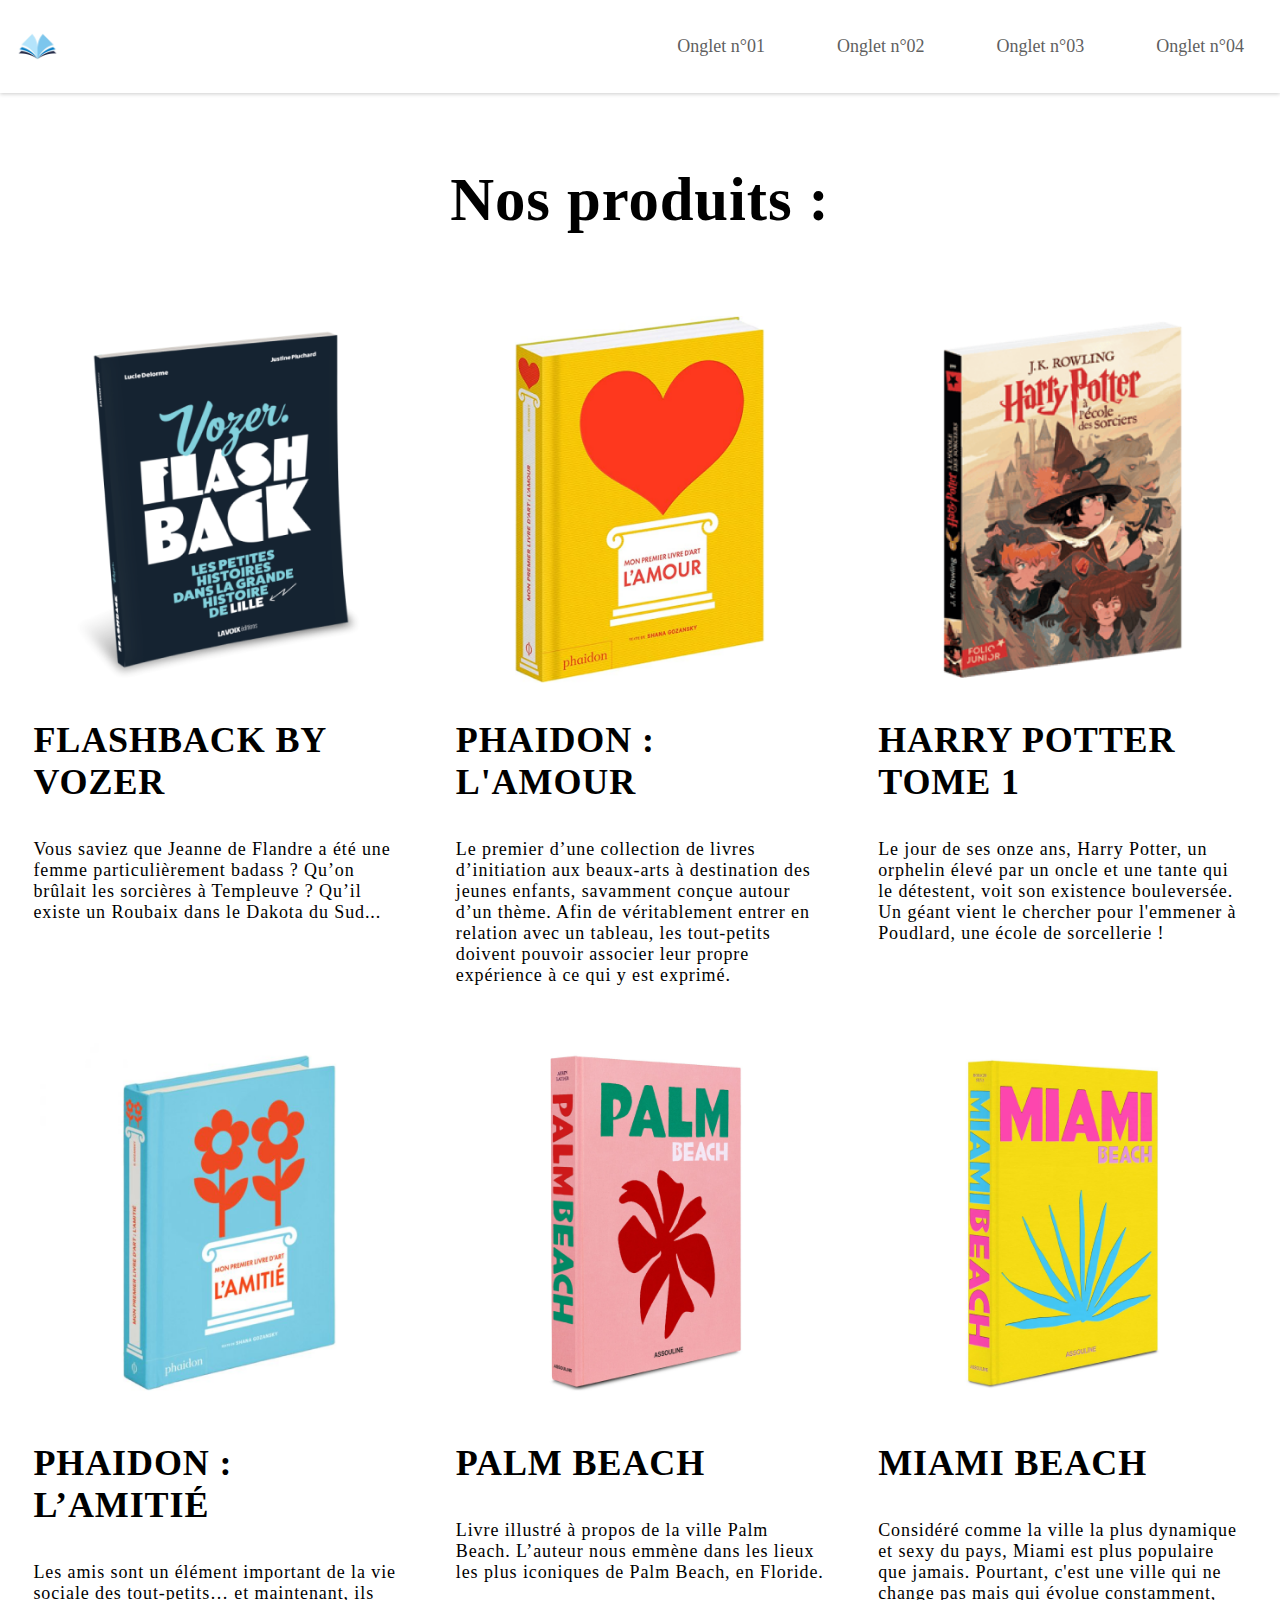
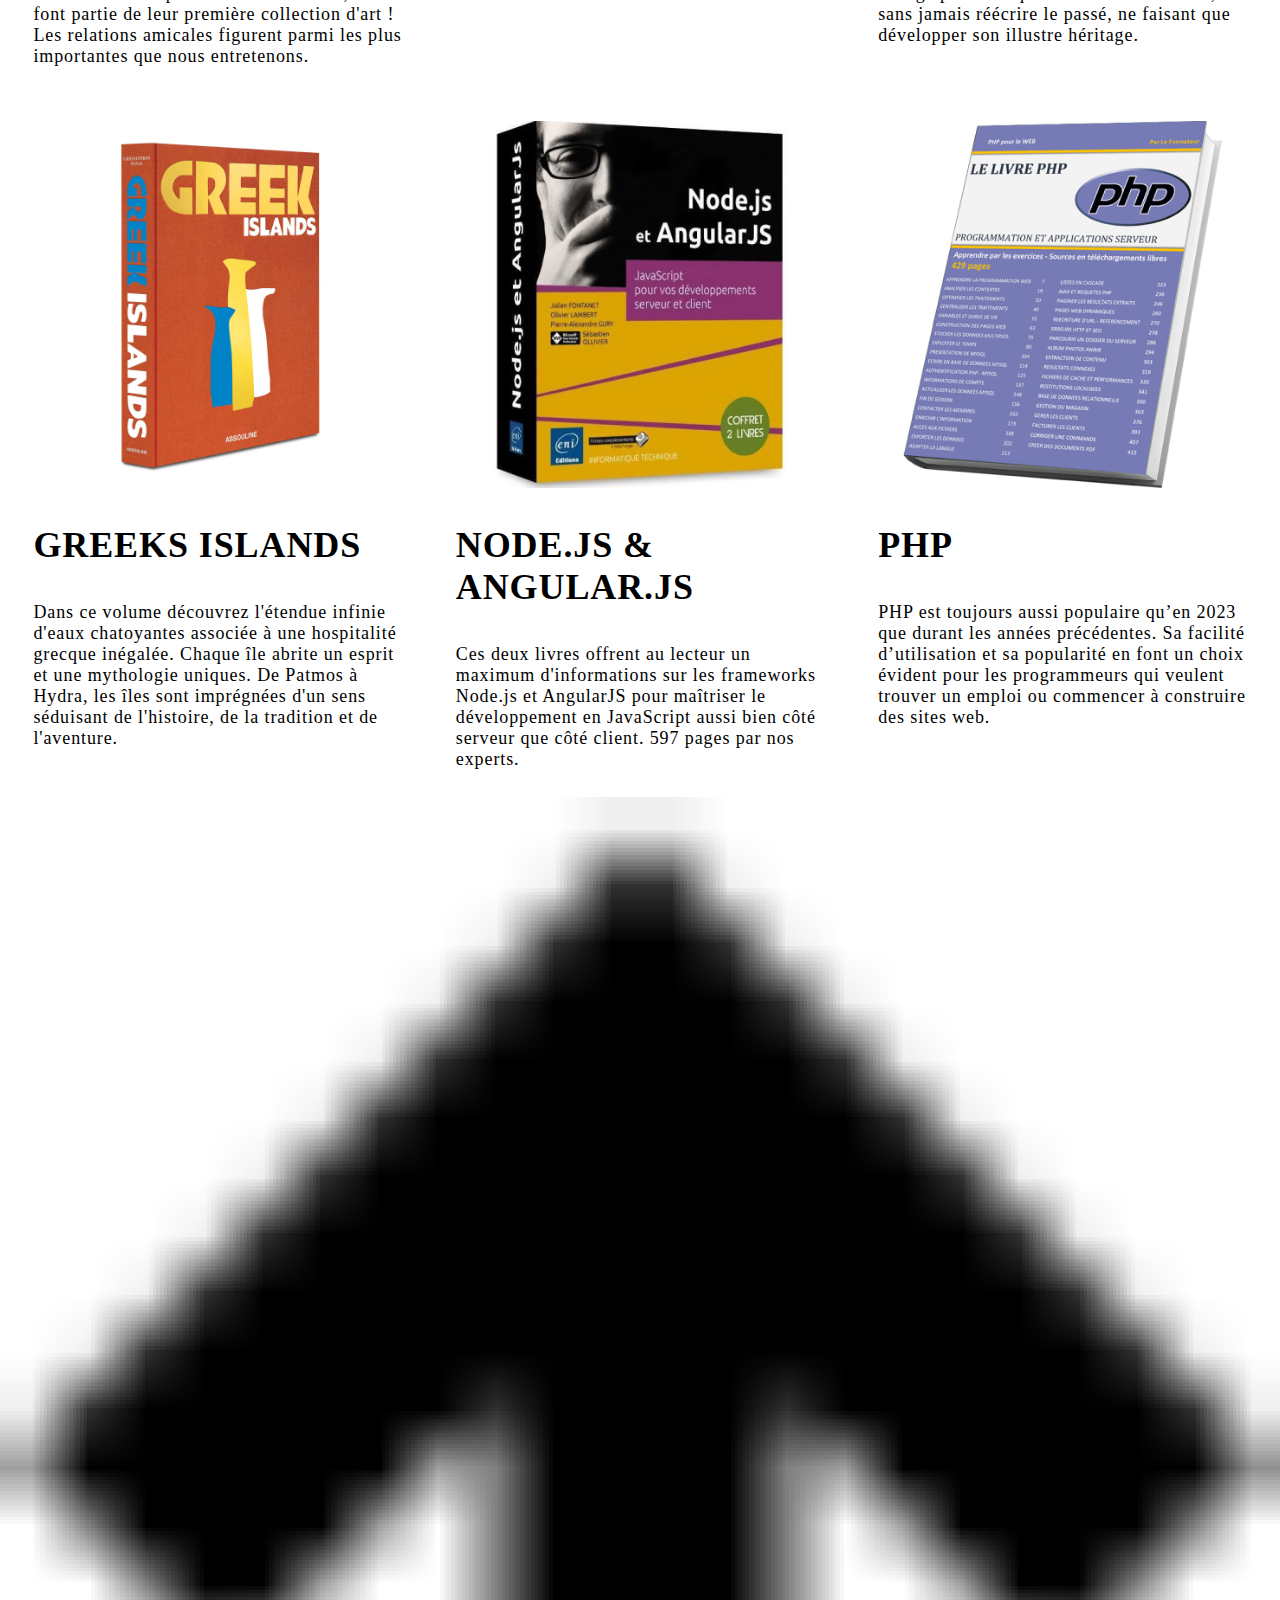
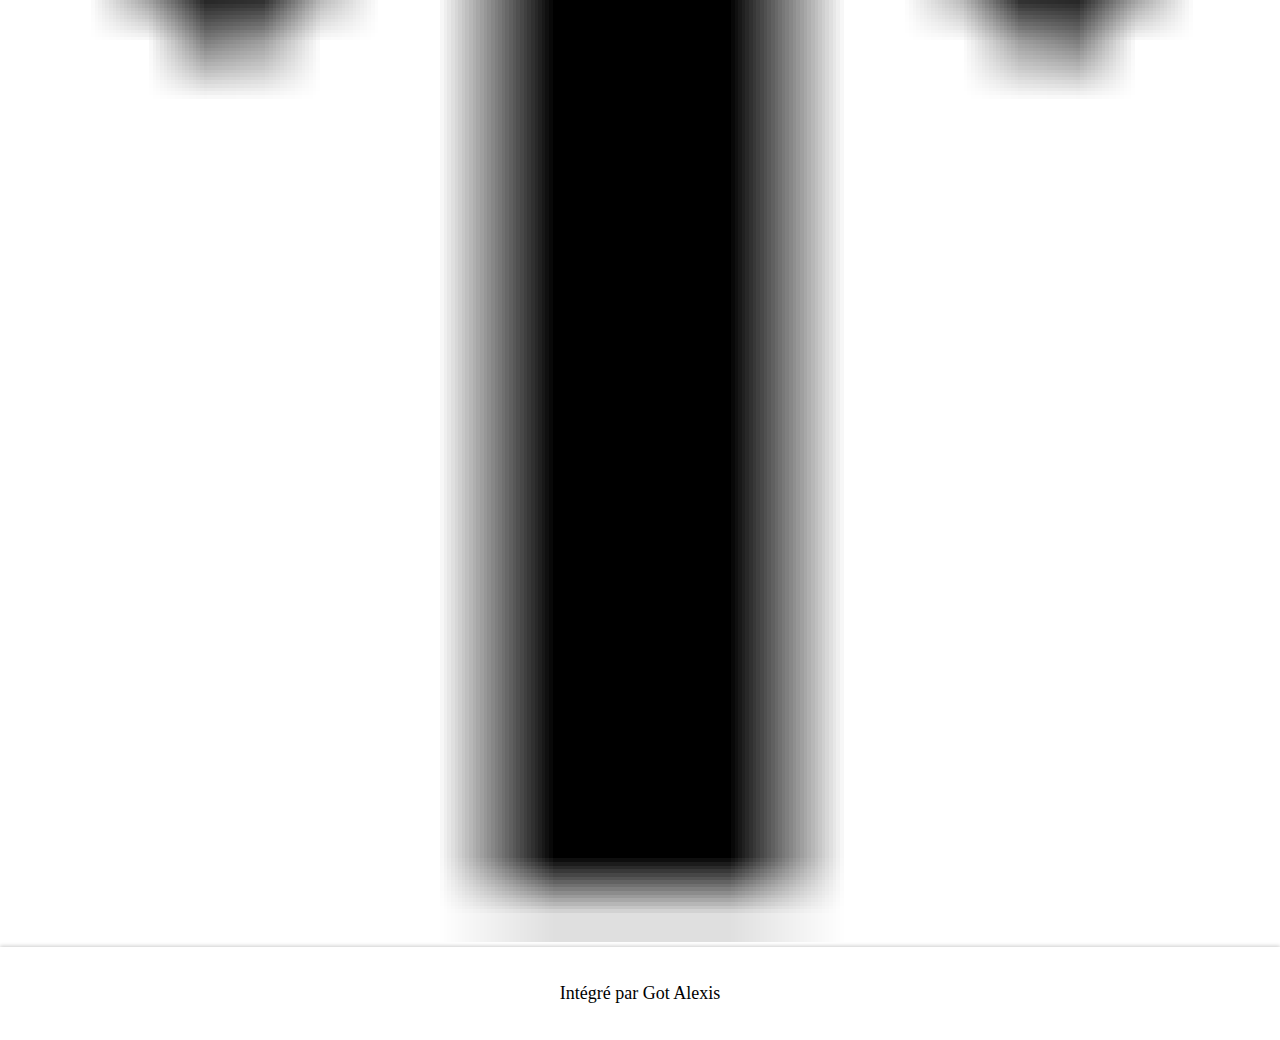
==== LibrairiePageJS/index.html @ 9f6b80ac "ajout" ====
<!DOCTYPE html>
<html lang="fr">

<head>
    <meta charset="UTF-8">
    <meta http-equiv="X-UA-Compatible" content="IE=edge">
    <meta name="viewport" content="width=device-width, initial-scale=1.0">
    <title>Page Vitrine Librairie</title>
    <link rel="stylesheet" href="./webfiles/sass/style.css">
    <script src="./webfiles/js/script.js" defer></script>
</head>

<body>
    <header>
        <nav>
            <img class="imgBook" src="./src/img/logo.jpg" alt="" id="logo">
            <ul>
                <li><a href="#" title="Onglet n°01">Onglet n°01</a></li>
                <li><a href="#" title="Onglet n°02">Onglet n°02</a></li>
                <li><a href="#" title="Onglet n°03">Onglet n°03</a></li>
                <li><a href="#" title="Onglet n°04">Onglet n°04</a></li>
            </ul>
        </nav>
    </header>
    <main>
        <h1>Nos produits :</h1>
        <section>
            <div>
                <img class="imgBook" src="./src/img/FlashBack.png" alt="">
                <h2>FLASHBACK BY VOZER</h2>
                <p>Vous saviez que Jeanne de Flandre a été une femme particulièrement badass ? Qu’on brûlait les
                    sorcières à Templeuve ? Qu’il existe un Roubaix dans le Dakota du Sud...</p>
            </div>
            <div>
                <img class="imgBook" src="./src/img/Phaidonlamour.png" alt="">
                <h2>PHAIDON : L'amour</h2>
                <p>Le premier d’une collection de livres d’initiation aux beaux-arts à destination des jeunes enfants,
                    savamment conçue autour d’un thème.
                    Afin de véritablement entrer en relation avec un tableau, les tout-petits doivent pouvoir associer
                    leur propre expérience à ce qui y est exprimé.</p>
            </div>
            <div>
                <img class="imgBook" src="./src/img/HarryPotter.png" alt="">
                <h2>HARRY POTTER TOME 1</h2>
                <p>Le jour de ses onze ans, Harry Potter, un orphelin élevé par un oncle et une tante qui le détestent,
                    voit son existence bouleversée. Un géant vient le chercher pour l'emmener à Poudlard, une école de
                    sorcellerie !</p>
            </div>
            <div>
                <img class="imgBook" src="./src/img/Phaidonlamitie.png" alt="">
                <h2>Phaidon : L’amitié</h2>
                <p>Les amis sont un élément important de la vie sociale des tout-petits… et maintenant, ils font partie
                    de leur première collection d'art !
                    Les relations amicales figurent parmi les plus importantes que nous entretenons.</p>
            </div>
            <div>
                <img class="imgBook" src="./src/img/palmbeach.png" alt="">
                <h2>Palm Beach</h2>
                <p>Livre illustré à propos de la ville Palm Beach. L’auteur nous emmène dans les lieux les plus
                    iconiques de Palm Beach, en Floride.</p>
            </div>
            <div>
                <img class="imgBook" src="./src/img/miamibeach.png" alt="">
                <h2>Miami Beach</h2>
                <p>Considéré comme la ville la plus dynamique et sexy du pays, Miami est plus populaire que jamais.
                    Pourtant, c'est une ville qui ne change pas mais qui évolue constamment, sans jamais réécrire le
                    passé, ne faisant que développer son illustre héritage.</p>
            </div>
            <div>
                <img class="imgBook" src="./src/img/GreeksIslands.png" alt="">
                <h2>Greeks islands</h2>
                <p>Dans ce volume découvrez l'étendue infinie d'eaux chatoyantes associée à une hospitalité grecque
                    inégalée. Chaque île abrite un esprit et une mythologie uniques. De Patmos à Hydra, les îles sont
                    imprégnées d'un sens séduisant de l'histoire, de la tradition et de l'aventure.</p>
            </div>
            <div>
                <img class="imgBook" src="./src/img/NodeJs.png" alt="">
                <h2>NODE.JS & ANGULAR.JS</h2>
                <p>Ces deux livres offrent au lecteur un maximum d'informations sur les frameworks Node.js et AngularJS
                    pour maîtriser le développement en JavaScript aussi bien côté serveur que côté client. 597 pages par
                    nos experts.</p>
            </div>
            <div>
                <img class="imgBook" src="./src/img/PHP.png" alt="">
                <h2>PHP</h2>
                <p>PHP est toujours aussi populaire qu’en 2023 que durant les années précédentes.
                    Sa facilité d’utilisation et sa popularité en font un choix évident pour les programmeurs qui
                    veulent trouver un emploi ou commencer à construire des sites web.</p>
            </div>
        </section>
        <div>
            <img id="flèche" src="./src/img/fleche.png" alt="Flèche de rédirection">
        </div>
    </main>
    <footer>
        <p>Intégré par Got Alexis</p>
    </footer>
</body>

</html>
---- LibrairiePageJS/webfiles/sass/style.css ----
* {
  padding: 0;
  margin: 0;
}

html {
  font-size: 18px;
  font-family: Calibri;
}

header {
  box-shadow: 0px 1px 4px rgba(0, 0, 0, 0.2);
}
header nav {
  display: flex;
  justify-content: space-between;
  align-items: center;
  max-width: 1500px;
  margin: auto;
}
header #logo {
  width: 75px;
  height: 75px;
}
header ul {
  display: flex;
  list-style: none;
}
header ul a {
  text-decoration: none;
  color: #5F5F5F;
  padding: 2rem;
  display: block;
}

main {
  letter-spacing: 0.05rem;
}
main section {
  display: flex;
  max-width: 1500px;
  margin: auto;
  justify-content: center;
  flex-wrap: wrap;
}
main section div {
  display: flex;
  flex-direction: column;
  width: 33%;
  box-sizing: border-box;
  padding: 1.5rem 1.5rem 1.5rem 1.5rem;
}
main h1 {
  text-align: center;
  margin: 4rem 2rem 3rem 2rem;
  font-size: 3.375rem;
}
main h2 {
  padding: 2rem 0 2rem 0;
  text-transform: uppercase;
  font-size: 2rem;
}
main img {
  width: 100%;
  -o-object-fit: cover;
     object-fit: cover;
}

footer {
  box-shadow: 0px -1px 4px rgba(0, 0, 0, 0.2);
}
footer p {
  padding: 2rem;
  text-align: center;
}

@media screen and (max-width: 1024px) {
  header nav ul {
    display: none;
  }
  header nav button {
    width: 50px;
    height: 25px;
    position: absolute;
    right: 1rem;
    top: 1.25rem;
    border: none;
    border-top: 2px solid black;
    border-bottom: 2px solid black;
    background: transparent;
  }
  header nav button::before, header nav button::after {
    content: "";
    background-color: black;
    width: 100%;
    height: 2px;
    right: 0;
    position: absolute;
  }
  header nav .open {
    display: flex;
    flex-direction: column;
    text-align: center;
  }
  header nav .active {
    border: none;
  }
  header nav .active::before {
    transform: rotateZ(45deg);
  }
  header nav .active::after {
    transform: rotateZ(-45deg);
  }
  main section {
    justify-content: flex-start;
  }
  main section div {
    width: 50%;
  }
}
@media screen and (max-width: 768px) {
  main h1 {
    margin: 4rem 0rem 3rem 0rem;
  }
  main section div {
    width: 100%;
    padding: 1.5rem 1.5rem 1.5rem 1.5rem;
  }
}/*# sourceMappingURL=style.css.map */
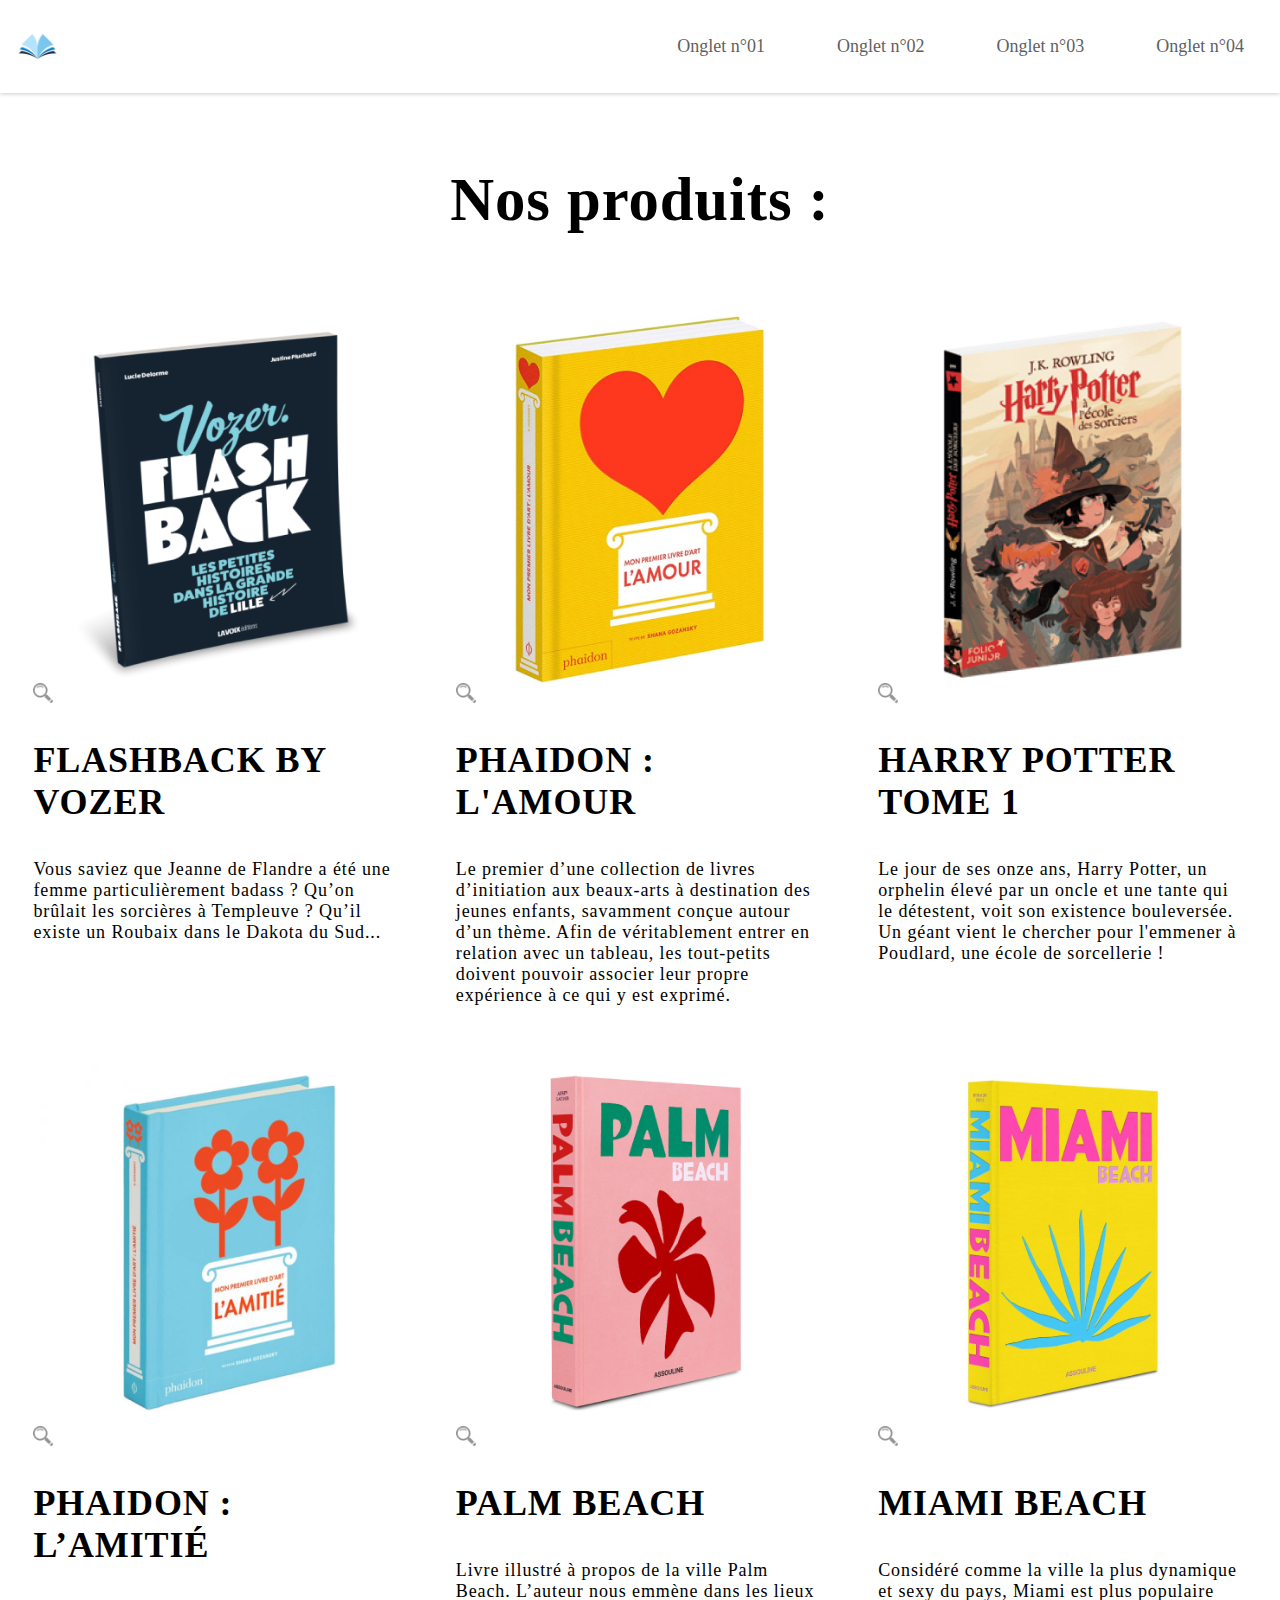
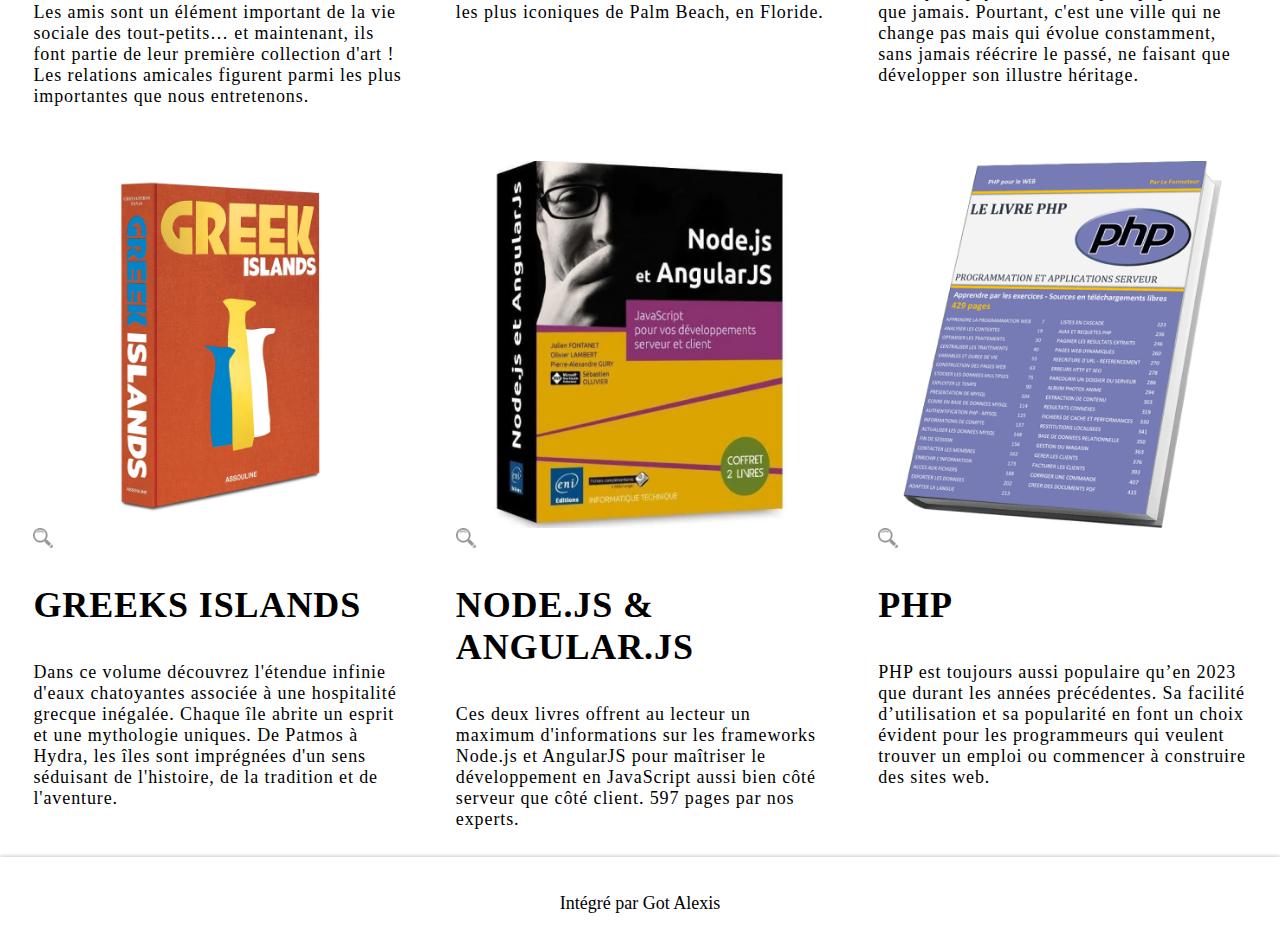
==== commit 52a5c9d6: "Ajout de js" ====
--- a/LibrairiePageJS/index.html
+++ b/LibrairiePageJS/index.html
@@ -26,13 +26,19 @@
         <h1>Nos produits :</h1>
         <section>
             <div>
-                <img class="imgBook" src="./src/img/FlashBack.png" alt="">
+                <div class="img">
+                    <img class="imgBook" src="./src/img/FlashBack.png" alt="">
+                    <img data-author="Vozer" data-price="10.99 Eur" data-dispo="En stock" class="loupe" src="./src/img/loupe.png" alt="Loupe">
+                </div>
                 <h2>FLASHBACK BY VOZER</h2>
                 <p>Vous saviez que Jeanne de Flandre a été une femme particulièrement badass ? Qu’on brûlait les
                     sorcières à Templeuve ? Qu’il existe un Roubaix dans le Dakota du Sud...</p>
             </div>
             <div>
-                <img class="imgBook" src="./src/img/Phaidonlamour.png" alt="">
+                <div class="img">
+                    <img class="imgBook" src="./src/img/Phaidonlamour.png" alt="">
+                    <img data-author="Phaidon" data-price="15.99 Eur" data-dispo="Rupture" class="loupe" src="./src/img/loupe.png" alt="Loupe">
+                </div>
                 <h2>PHAIDON : L'amour</h2>
                 <p>Le premier d’une collection de livres d’initiation aux beaux-arts à destination des jeunes enfants,
                     savamment conçue autour d’un thème.
@@ -40,61 +46,78 @@
                     leur propre expérience à ce qui y est exprimé.</p>
             </div>
             <div>
-                <img class="imgBook" src="./src/img/HarryPotter.png" alt="">
+                <div class="img">
+                    <img class="imgBook" src="./src/img/HarryPotter.png" alt="">
+                    <img data-author="Phaidon" data-price="20.99 Eur" data-dispo="En stock" class="loupe" src="./src/img/loupe.png" alt="Loupe">
+                </div>
                 <h2>HARRY POTTER TOME 1</h2>
                 <p>Le jour de ses onze ans, Harry Potter, un orphelin élevé par un oncle et une tante qui le détestent,
                     voit son existence bouleversée. Un géant vient le chercher pour l'emmener à Poudlard, une école de
                     sorcellerie !</p>
             </div>
             <div>
-                <img class="imgBook" src="./src/img/Phaidonlamitie.png" alt="">
+                <div class="img">
+                    <img class="imgBook" src="./src/img/Phaidonlamitie.png" alt="">
+                    <img data-author="Phaidon" data-price="1000.99 Eur" data-dispo="En stock" class="loupe" src="./src/img/loupe.png" alt="Loupe">
+                </div>
                 <h2>Phaidon : L’amitié</h2>
                 <p>Les amis sont un élément important de la vie sociale des tout-petits… et maintenant, ils font partie
                     de leur première collection d'art !
                     Les relations amicales figurent parmi les plus importantes que nous entretenons.</p>
             </div>
             <div>
-                <img class="imgBook" src="./src/img/palmbeach.png" alt="">
+                <div class="img">
+                    <img class="imgBook" src="./src/img/palmbeach.png" alt="">
+                    <img data-author="M'en fou" data-price="10,000.99 Eur" data-dispo="En stock" class="loupe" src="./src/img/loupe.png" alt="Loupe">
+                </div>
                 <h2>Palm Beach</h2>
                 <p>Livre illustré à propos de la ville Palm Beach. L’auteur nous emmène dans les lieux les plus
                     iconiques de Palm Beach, en Floride.</p>
             </div>
             <div>
-                <img class="imgBook" src="./src/img/miamibeach.png" alt="">
+                <div class="img">
+                    <img class="imgBook" src="./src/img/miamibeach.png" alt="">
+                    <img data-author="Flemme" data-price="10,000,001.99 Eur" data-dispo="N'existe pas" class="loupe" src="./src/img/loupe.png" alt="Loupe">
+                </div>
                 <h2>Miami Beach</h2>
                 <p>Considéré comme la ville la plus dynamique et sexy du pays, Miami est plus populaire que jamais.
                     Pourtant, c'est une ville qui ne change pas mais qui évolue constamment, sans jamais réécrire le
                     passé, ne faisant que développer son illustre héritage.</p>
             </div>
             <div>
-                <img class="imgBook" src="./src/img/GreeksIslands.png" alt="">
+                <div class="img">
+                    <img class="imgBook" src="./src/img/GreeksIslands.png" alt="">
+                    <img data-author="Ratio" data-price="-10.99 Eur" data-dispo="Non" class="loupe" src="./src/img/loupe.png" alt="Loupe">
+                </div>
                 <h2>Greeks islands</h2>
                 <p>Dans ce volume découvrez l'étendue infinie d'eaux chatoyantes associée à une hospitalité grecque
                     inégalée. Chaque île abrite un esprit et une mythologie uniques. De Patmos à Hydra, les îles sont
                     imprégnées d'un sens séduisant de l'histoire, de la tradition et de l'aventure.</p>
             </div>
             <div>
-                <img class="imgBook" src="./src/img/NodeJs.png" alt="">
+                <div class="img">
+                    <img class="imgBook" src="./src/img/NodeJs.png" alt="">
+                    <img data-author="NulJS" data-price="0" data-dispo="En stock" class="loupe" src="./src/img/loupe.png" alt="Loupe">
+                </div>
                 <h2>NODE.JS & ANGULAR.JS</h2>
                 <p>Ces deux livres offrent au lecteur un maximum d'informations sur les frameworks Node.js et AngularJS
                     pour maîtriser le développement en JavaScript aussi bien côté serveur que côté client. 597 pages par
                     nos experts.</p>
             </div>
             <div>
-                <img class="imgBook" src="./src/img/PHP.png" alt="">
+                <div class="img">
+                    <img class="imgBook" src="./src/img/PHP.png" alt="">
+                    <img data-author="Nul" data-price="Gratuit" data-dispo="En stock" class="loupe" src="./src/img/loupe.png" alt="Loupe">
+                </div>
                 <h2>PHP</h2>
                 <p>PHP est toujours aussi populaire qu’en 2023 que durant les années précédentes.
                     Sa facilité d’utilisation et sa popularité en font un choix évident pour les programmeurs qui
                     veulent trouver un emploi ou commencer à construire des sites web.</p>
             </div>
         </section>
-        <div>
-            <img id="flèche" src="./src/img/fleche.png" alt="Flèche de rédirection">
-        </div>
     </main>
     <footer>
         <p>Intégré par Got Alexis</p>
     </footer>
 </body>
-
 </html>--- a/LibrairiePageJS/webfiles/sass/style.css
+++ b/LibrairiePageJS/webfiles/sass/style.css
@@ -6,6 +6,34 @@
 html {
   font-size: 18px;
   font-family: Calibri;
+}
+
+#voile {
+  position: fixed;
+  top: 0;
+  right: 0;
+  left: 0;
+  bottom: 0;
+  background-color: rgba(0, 0, 0, 0.5);
+}
+
+#modale {
+  position: fixed;
+  top: 50%;
+  left: 50%;
+  transform: translate(-50%, -50%);
+  background-color: white;
+  padding: 1rem;
+  border-radius: 12px;
+}
+
+#close {
+  position: fixed;
+  top: 0;
+  right: 0;
+  background: transparent;
+  border: none;
+  padding: 1rem;
 }
 
 header {
@@ -50,6 +78,16 @@
   box-sizing: border-box;
   padding: 1.5rem 1.5rem 1.5rem 1.5rem;
 }
+main section div .img {
+  width: 100%;
+  -o-object-fit: cover;
+     object-fit: cover;
+  padding: 0;
+}
+main section div .loupe {
+  width: 20px;
+  height: 20px;
+}
 main h1 {
   text-align: center;
   margin: 4rem 2rem 3rem 2rem;
@@ -59,11 +97,6 @@
   padding: 2rem 0 2rem 0;
   text-transform: uppercase;
   font-size: 2rem;
-}
-main img {
-  width: 100%;
-  -o-object-fit: cover;
-     object-fit: cover;
 }
 
 footer {
